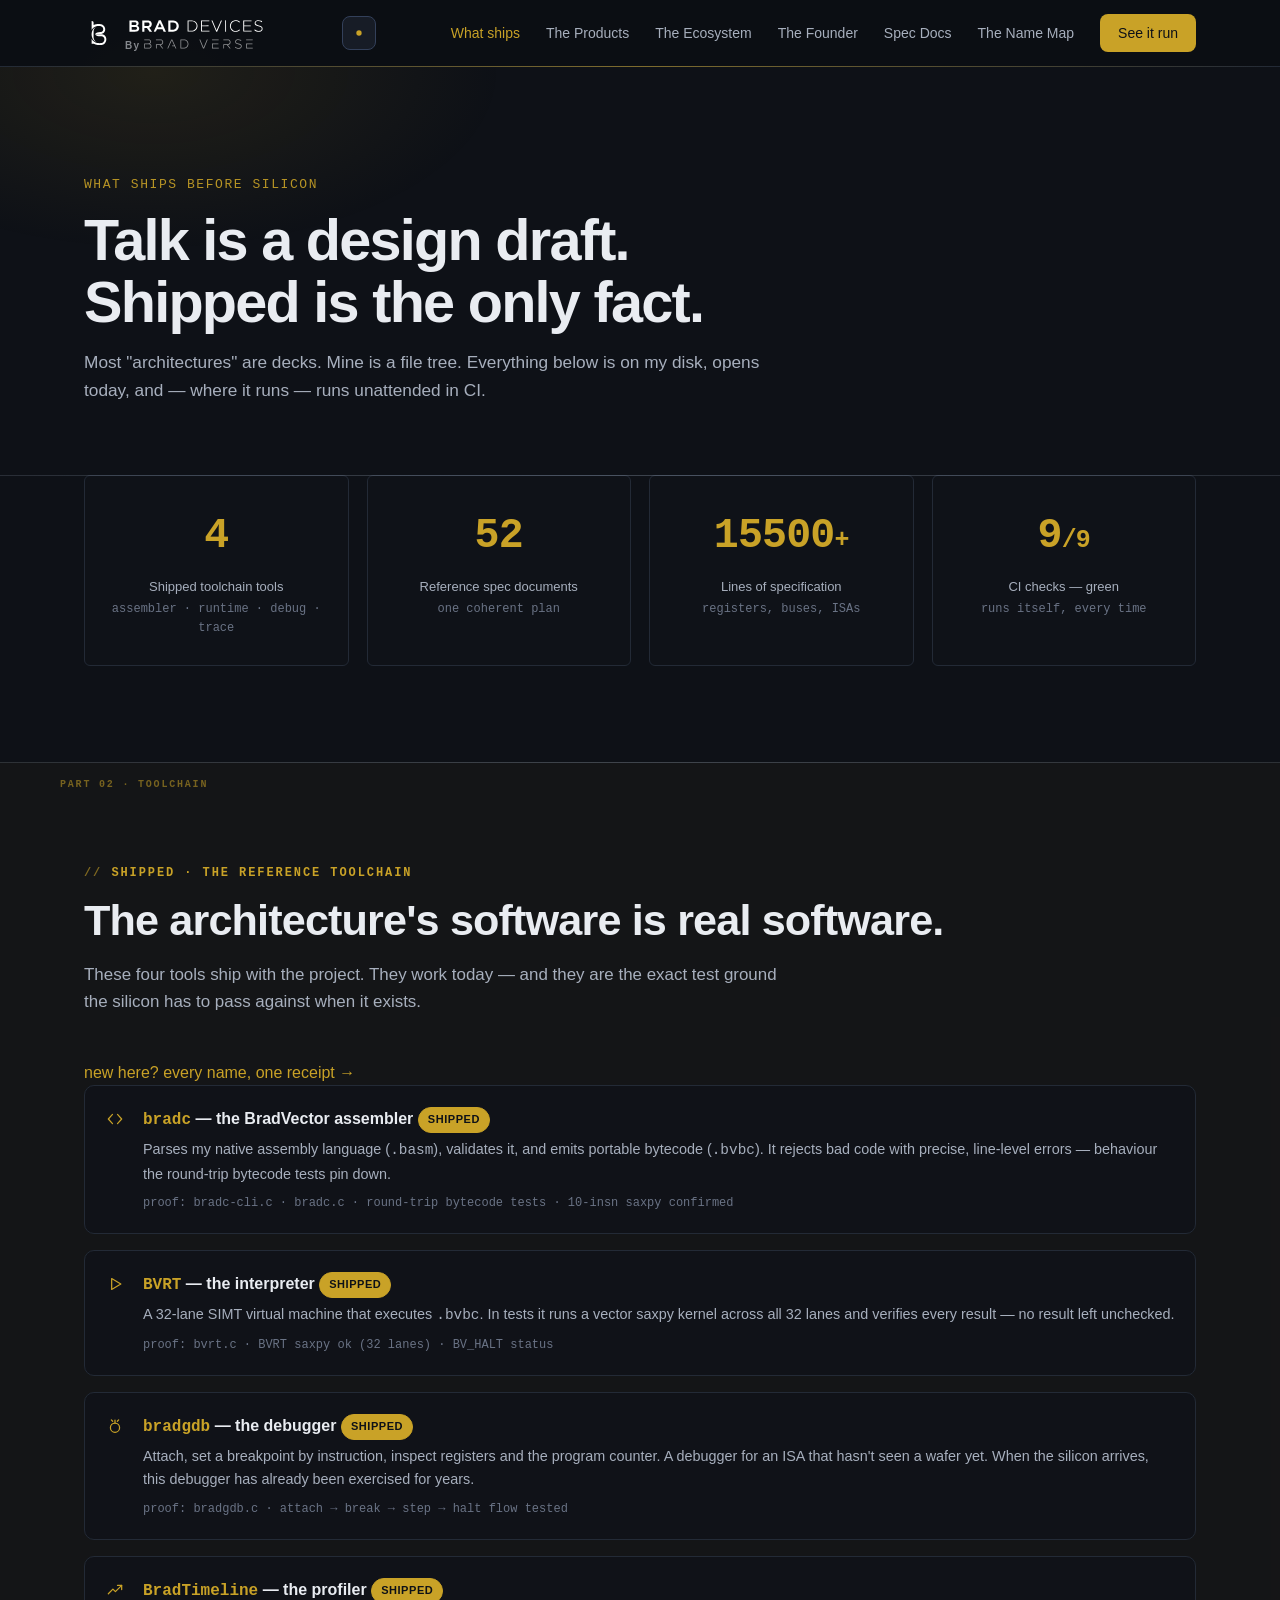
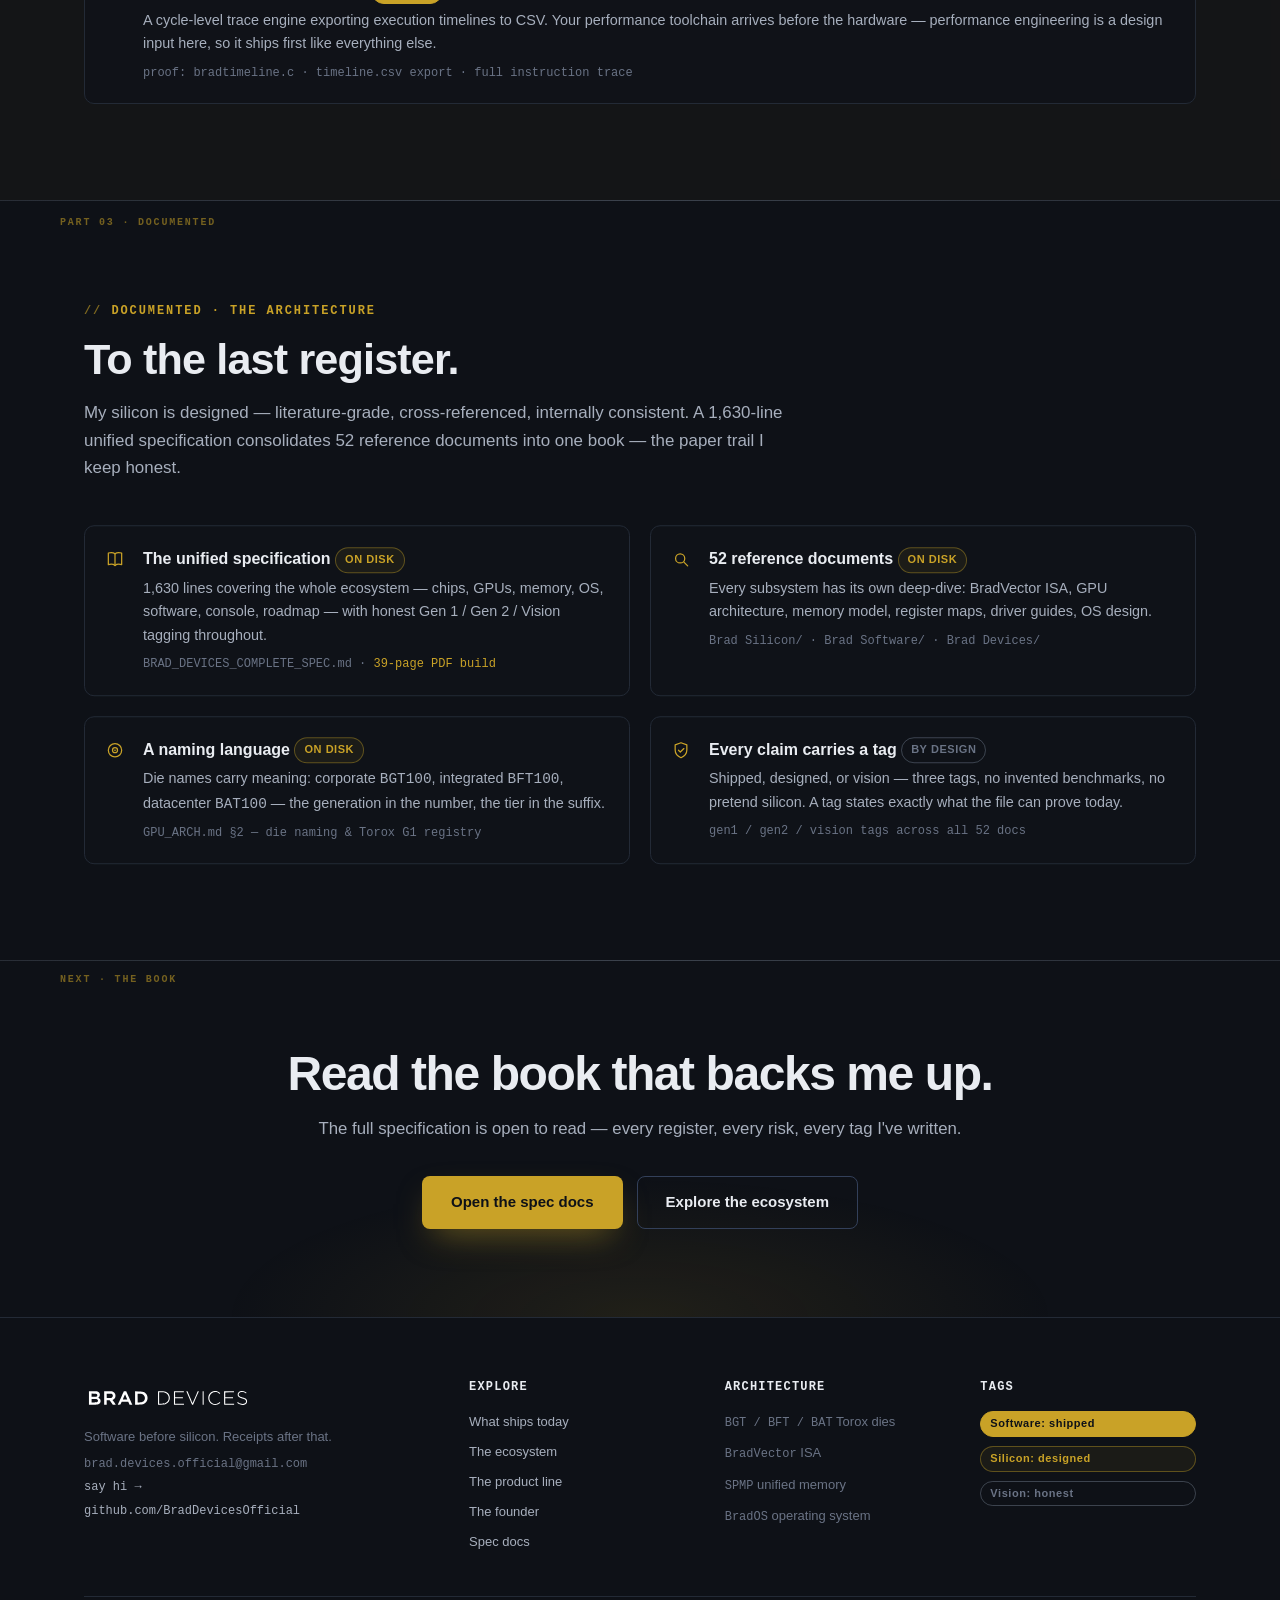
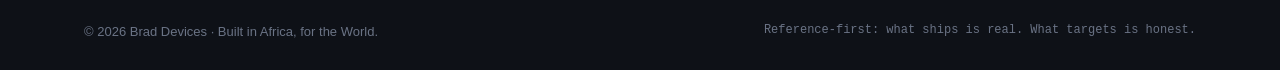
==== achievements/index.html @ a8af4557 "the brad-devices site — the source of the brad-devices.vercel.app website: the paper trail for an en" ====
<!DOCTYPE html>
<html lang="en">
<head>
<meta charset="UTF-8">
<meta name="viewport" content="width=device-width, initial-scale=1.0">
<script>try{var t=localStorage.getItem("bdTheme");if(t==="light")document.documentElement.setAttribute("data-theme","light");}catch(e){}</script>
<title>What Brad Devices has shipped — the receipts | Brad Devices</title>
<meta name="description" content="Everything Brad Devices has actually achieved: a shipped BradVector assembler, interpreter, debugger and profiler; 52 coherent spec documents; a 15,500-line architecture. Proof over promises.">
<link rel="canonical" href="https://brad-devices.vercel.app/achievements/">
<meta property="og:type" content="website">
<meta property="og:title" content="What ships before silicon — Brad Devices receipts">
<meta property="og:description" content="A shipped toolchain, a designed architecture, a 15,500-line spec. Proof over promises.">
<meta property="og:image" content="https://brad-devices.vercel.app/assets/brad-devices-wordmark/png/brad-devices-wordmark-transparent-black-fill-1024px.png">
<meta name="theme-color" content="#0E1117">
<link rel="icon" type="image/png" href="../assets/brad-devices-logos/svg/brad-devices-icon-white.svg">
<link rel="stylesheet" href="../css/style.css">
<script type="application/ld+json">{
  "@context": "https://schema.org",
  "@type": "CollectionPage",
  "name": "Brad Devices achievements",
  "description": "The shipped BradVector toolchain and the designed architecture, documented file by file."
}</script>
</head>
<body>

<div class="scroll-progress" id="scroll-progress" aria-hidden="true"></div>

<header class="nav">
  <div class="container nav-inner">
    <a class="nav-brand" href="/"><img src="../assets/brad-devices-logos/svg/brad-devices-icon-white.svg" alt="" aria-hidden="true"><span class="nav-wordmark"><img class="wm" src="../assets/brad-devices-wordmark/svg/brad-devices-wordmark-white.svg" alt="BRAD DEVICES" width="142" height="20"><span class="brand-by">By <img class="bv" src="../assets/brad-verse-wordmark/svg/brad-verse-wordmark-flat-dark.svg" alt="BradVerse" width="107" height="10"></span></span></a>
    <button class="theme-toggle" data-theme-toggle aria-label="Switch to light mode" title="Toggle light / dark">
      <svg class="i-sun" viewBox="0 0 24 24" width="16" height="16" fill="currentColor" aria-hidden="true"><circle cx="12" cy="12" r="4"/><path d="M12 2v2m0 16v2M4.9 4.9l1.4 1.4m11.4 11.4 1.4 1.4M2 12h2m16 0h2M4.9 19.1l1.4-1.4M17.7 6.3l1.4-1.4"/></svg>
      <svg class="i-moon" viewBox="0 0 24 24" width="16" height="16" fill="currentColor" aria-hidden="true"><path d="M21 12.8A9 9 0 1 1 11.2 3a7 7 0 0 0 9.8 9.8z"/></svg>
    </button>
    <button class="nav-toggle" aria-label="Toggle navigation">Menu</button>
    <nav class="nav-links" aria-label="Primary">
      <a href="/achievements/" class="active">What ships</a>
      <a href="/products/" >The Products</a>
      <a href="/ecosystem/">The Ecosystem</a>
      <a href="/founder/">The Founder</a>
      <a href="/docs/">Spec Docs</a>
        <a href="/glossary/">The Name Map</a>
      <a class="nav-cta" href="/#proof">See it run</a>
    </nav>
  </div>
</header>

<section class="page-hero">
  <div class="container">
    <span class="kicker">What ships before silicon</span>
    <h1>Talk is a design draft.<br>Shipped is the only fact.</h1>
    <p class="sub">Most "architectures" are decks. Mine is a file tree. Everything below is on my disk,
    opens today, and — where it runs — runs unattended in CI.</p>
  </div>
</section>

<section class="section" style="padding-top:0;" id="wall">
  <div class="container">
    <div class="stat-wall reveal">
      <div class="stat"><div class="num"><span data-count="4">0</span></div><div class="lbl">Shipped toolchain tools</div><div class="sub">assembler · runtime · debug · trace</div></div>
      <div class="stat"><div class="num"><span data-count="52">0</span></div><div class="lbl">Reference spec documents</div><div class="sub">one coherent plan</div></div>
      <div class="stat"><div class="num"><span data-count="15500">0</span><span class="suffix">+</span></div><div class="lbl">Lines of specification</div><div class="sub">registers, buses, ISAs</div></div>
      <div class="stat"><div class="num"><span data-count="9">0</span><span class="suffix">/9</span></div><div class="lbl">CI checks — green</div><div class="sub">runs itself, every time</div></div>
    </div>
  </div>
</section>

<section class="section section-alt" id="toolchain" data-tag="PART 02 · TOOLCHAIN">
  <div class="container">
    <span class="eyebrow">Shipped · the reference toolchain</span>
    <h2>The architecture's software is real software.</h2>
    <p class="lede">These four tools ship with the project. They work today — and they are the exact
    test ground the silicon has to pass against when it exists.</p>
    <p style="margin-top:16px;"><a class="chip" href="/glossary/">new here? every name, one receipt →</a></p>

    <div class="receipt reveal">
      <div class="icon"><svg width="20" height="20" viewBox="0 0 24 24" fill="none" stroke="currentColor" stroke-width="1.5" stroke-linecap="round" stroke-linejoin="round" aria-hidden="true"><path d="M9 6.5 4 12l5 5.5"/><path d="M15 6.5 20 12l-5 5.5"/></svg></div>
      <div>
        <h4><span class="mono">bradc</span> — the BradVector assembler <span class="badge live">SHIPPED</span></h4>
        <p>Parses my native assembly language (<span class="mono">.basm</span>), validates it, and emits portable
        bytecode (<span class="mono">.bvbc</span>). It rejects bad code with precise, line-level errors — behaviour the
        round-trip bytecode tests pin down.</p>
        <div class="proof">proof: bradc-cli.c · bradc.c · round-trip bytecode tests · 10-insn saxpy confirmed</div>
      </div>
    </div>

    <div class="receipt reveal" style="margin-top:16px;">
      <div class="icon"><svg width="20" height="20" viewBox="0 0 24 24" fill="none" stroke="currentColor" stroke-width="1.5" stroke-linecap="round" stroke-linejoin="round" aria-hidden="true"><path d="M8 5.5v13l11-6.5L8 5.5z"/></svg></div>
      <div>
        <h4><span class="mono">BVRT</span> — the interpreter <span class="badge live">SHIPPED</span></h4>
        <p>A 32-lane SIMT virtual machine that executes <span class="mono">.bvbc</span>. In tests it runs a
        vector saxpy kernel across all 32 lanes and verifies every result — no result left unchecked.</p>
        <div class="proof">proof: bvrt.c · BVRT saxpy ok (32 lanes) · BV_HALT status</div>
      </div>
    </div>

    <div class="receipt reveal" style="margin-top:16px;">
      <div class="icon"><svg width="20" height="20" viewBox="0 0 24 24" fill="none" stroke="currentColor" stroke-width="1.5" stroke-linecap="round" stroke-linejoin="round" aria-hidden="true"><circle cx="12" cy="14" r="5.5"/><path d="M12 8.5V4.8"/><path d="M9.2 6.3 7.6 4.6"/><path d="M14.8 6.3l1.6-1.7"/></svg></div>
      <div>
        <h4><span class="mono">bradgdb</span> — the debugger <span class="badge live">SHIPPED</span></h4>
        <p>Attach, set a breakpoint by instruction, inspect registers and the program counter. A debugger for
        an ISA that hasn't seen a wafer yet. When the silicon arrives, this debugger has already been
        exercised for years.</p>
        <div class="proof">proof: bradgdb.c · attach → break → step → halt flow tested</div>
      </div>
    </div>

    <div class="receipt reveal" style="margin-top:16px;">
      <div class="icon"><svg width="20" height="20" viewBox="0 0 24 24" fill="none" stroke="currentColor" stroke-width="1.5" stroke-linecap="round" stroke-linejoin="round" aria-hidden="true"><path d="M4 16.5 9.5 11l3 3L20 6.5"/><path d="M15 6.5h5v5"/></svg></div>
      <div>
        <h4><span class="mono">BradTimeline</span> — the profiler <span class="badge live">SHIPPED</span></h4>
        <p>A cycle-level trace engine exporting execution timelines to CSV. Your performance toolchain arrives
        before the hardware — performance engineering is a design input here, so it ships first like everything else.</p>
        <div class="proof">proof: bradtimeline.c · timeline.csv export · full instruction trace</div>
      </div>
    </div>
  </div>
</section>

<section class="section" id="spec" data-tag="PART 03 · DOCUMENTED">
  <div class="container">
    <span class="eyebrow">Documented · the architecture</span>
    <h2>To the last register.</h2>
    <p class="lede">My silicon is designed — literature-grade, cross-referenced, internally consistent. A
    1,630-line unified specification consolidates 52 reference documents into one book — the paper trail I keep honest.</p>

    <div class="grid grid-2 reveal">
      <div class="receipt">
        <div class="icon"><svg width="20" height="20" viewBox="0 0 24 24" fill="none" stroke="currentColor" stroke-width="1.5" stroke-linecap="round" stroke-linejoin="round" aria-hidden="true"><path d="M12 5.5C10 3.8 6.5 3.8 4 4.5v14c2.5-.7 6-.7 8 1 2-1.7 5.5-1.7 8-1v-14C17.5 3.8 14 3.8 12 5.5z"/><path d="M12 5.5v14"/></svg></div>
        <div>
          <h4>The unified specification <span class="badge ref">ON DISK</span></h4>
          <p>1,630 lines covering the whole ecosystem — chips, GPUs, memory, OS, software, console, roadmap —
          with honest Gen 1 / Gen 2 / Vision tagging throughout.</p>
          <div class="proof">BRAD_DEVICES_COMPLETE_SPEC.md · <a href="/assets/BRAD_DEVICES_COMPLETE_SPEC.pdf">39-page PDF build</a></div>
        </div>
      </div>
      <div class="receipt">
        <div class="icon"><svg width="20" height="20" viewBox="0 0 24 24" fill="none" stroke="currentColor" stroke-width="1.5" stroke-linecap="round" stroke-linejoin="round" aria-hidden="true"><circle cx="11" cy="11" r="5.5"/><path d="M15.5 15.5 20 20"/></svg></div>
        <div>
          <h4>52 reference documents <span class="badge ref">ON DISK</span></h4>
          <p>Every subsystem has its own deep-dive: BradVector ISA, GPU architecture, memory model, register
          maps, driver guides, OS design.</p>
          <div class="proof">Brad Silicon/ · Brad Software/ · Brad Devices/</div>
        </div>
      </div>
      <div class="receipt">
        <div class="icon"><svg width="20" height="20" viewBox="0 0 24 24" fill="none" stroke="currentColor" stroke-width="1.5" stroke-linecap="round" stroke-linejoin="round" aria-hidden="true"><circle cx="12" cy="12" r="8"/><circle cx="12" cy="12" r="3"/><circle cx="12" cy="12" r="1" fill="currentColor" stroke="none"/></svg></div>
        <div>
          <h4>A naming language <span class="badge ref">ON DISK</span></h4>
          <p>Die names carry meaning: corporate <span class="mono">BGT100</span>, integrated <span class="mono">BFT100</span>,
          datacenter <span class="mono">BAT100</span> — the generation in the number, the tier in the suffix.</p>
          <div class="proof">GPU_ARCH.md §2 — die naming &amp; Torox G1 registry</div>
        </div>
      </div>
      <div class="receipt">
        <div class="icon"><svg width="20" height="20" viewBox="0 0 24 24" fill="none" stroke="currentColor" stroke-width="1.5" stroke-linecap="round" stroke-linejoin="round" aria-hidden="true"><path d="M12 3l7 2.6v6c0 4.3-2.8 7.4-7 9.4-4.2-2-7-5.1-7-9.4V5.6z"/><path d="M9 12l2.2 2.2L15.5 10"/></svg></div>
        <div>
          <h4>Every claim carries a tag <span class="badge vision">BY DESIGN</span></h4>
          <p>Shipped, designed, or vision — three tags, no invented benchmarks, no pretend silicon. A tag
          states exactly what the file can prove today.</p>
          <div class="proof">gen1 / gen2 / vision tags across all 52 docs</div>
        </div>
      </div>
    </div>
  </div>
</section>

<section class="cta-band" data-tag="NEXT · THE BOOK">
  <div class="container" style="position:relative; z-index:2;">
    <h2>Read the book that backs me up.</h2>
    <p>The full specification is open to read — every register, every risk, every tag I've written.</p>
    <div class="hero-actions">
      <a class="btn btn-gold" href="/docs/">Open the spec docs</a>
      <a class="btn btn-ghost" href="/ecosystem/">Explore the ecosystem</a>
    </div>
  </div>
</section>

<footer class="footer">
  <div class="container">
    <div class="footer-grid">
      <div>
        <div class="brand-line"><img src="../assets/brad-devices-wordmark/svg/brad-devices-wordmark-white.svg" alt="BRAD DEVICES" data-receipt="THE WORDMARK · one receipt line · same SVG as the navbar brand — footer finally renders the REAL wordmark, not browser typography" width="168" height="40" style="width:168px;height:40px;display:inline-block;vertical-align:middle;"></div>
        <p>Software before silicon. Receipts after that.</p>
        <p class="mono" style="margin-top:8px;">brad.devices.official@gmail.com</p>
        <p class="mono" style="margin-top:4px;"><a href="mailto:brad.devices.official@gmail.com">say hi →</a></p>
        <p class="mono" style="margin-top:4px;"><a href="https://github.com/BradDevicesOfficial" target="_blank" rel="noopener">github.com/BradDevicesOfficial</a></p>
      </div>
      <div>
        <h5>Explore</h5>
        <ul>
          <li><a href="/achievements/">What ships today</a></li>
          <li><a href="/ecosystem/">The ecosystem</a></li>
          <li><a href="/products/">The product line</a></li>
          <li><a href="/founder/">The founder</a></li>
          <li><a href="/docs/">Spec docs</a></li>
        </ul>
      </div>
      <div>
        <h5>Architecture</h5>
        <ul>
          <li><span class="mono">BGT / BFT / BAT</span> Torox dies</li>
          <li><span class="mono" title="Brad Devices · the GPU family + ISA + shipped BVRT runtime (PART 02/05)">BradVector</span> ISA</li>
          <li><span class="mono" title="Brad Devices · the unified DRAM pool — DESIGNED (PART 03)">SPMP</span> unified memory</li>
          <li><span class="mono" title="Brad Devices · runs across every tier — VISION, OS section (PART 05)">BradOS</span> operating system</li>
        </ul>
      </div>
      <div>
        <h5>Tags</h5>
        <ul>
          <li class="badge live">Software: shipped</li>
          <li class="badge ref">Silicon: designed</li>
          <li class="badge vision">Vision: honest</li>
        </ul>
      </div>
    </div>
    <div class="footer-bottom">
      <div>© 2026 Brad Devices · Built in Africa, for the World.</div>
      <div class="mono">Reference-first: what ships is real. What targets is honest.</div>
    </div>
  </div>
</footer>

<script src="../vendor/motion.min.js"></script>
<script src="../js/app.js"></script>
</body>
</html>
---- css/style.css ----
/* ============================================================
   BRAD DEVICES — BRAND SITE
   Orbit Black #0E1117 · Kinetic Gold #C9A227
   ============================================================ */

:root {
  --orbit-black: #0E1117;
  --orbit-black-2: #12161F;
  --orbit-black-3: #171C26;
  --orbit-border: #232A36;
  --orbit-border-hi: #33405A;
  --orbit-text: #E9ECF1;
  --orbit-muted: #A7AFBD;
  --orbit-faint: #6A7385;
  --brad-gold: #C9A227;
  --brad-gold-light: #E8D48F;
  --brad-gold-dim: #8A7320;
  --gen1: #C9A227;
  --gen2: #A7AFBD;
  --vision: #6A7385;
  --ref: #C9A227;
  --live: #C9A227;
  --danger: #FF7B72;
  --radius: 10px;
  --radius-sm: 6px;
  --maxw: 1160px;
  --font-sans: -apple-system, BlinkMacSystemFont, "Segoe UI", Roboto, "Helvetica Neue", Arial, sans-serif;
  --font-mono: ui-monospace, SFMono-Regular, "Cascadia Mono", Menlo, Consolas, "Roboto Mono", monospace;
}

* { margin: 0; padding: 0; box-sizing: border-box; }

html { scroll-behavior: smooth; }
body {
  background: var(--orbit-black);
  color: var(--orbit-text);
  font-family: var(--font-sans);
  line-height: 1.62;
  -webkit-font-smoothing: antialiased;
  text-rendering: optimizeLegibility;
  overflow-x: hidden;
}

::selection { background: var(--brad-gold); color: var(--orbit-black); }

a { color: var(--brad-gold); text-decoration: none; transition: color .15s ease; }
a:hover { color: var(--brad-gold-light); }
img { max-width: 100%; display: block; }
.mono { font-family: var(--font-mono); }
strong { font-weight: 700; color: var(--orbit-text); }

.container { max-width: var(--maxw); margin: 0 auto; padding: 0 24px; }
.section { padding: 96px 0; }

.eyebrow {
  display: inline-block;
  font-family: var(--font-mono);
  font-size: 12px; font-weight: 600; letter-spacing: .16em;
  text-transform: uppercase;
  color: var(--brad-gold);
  margin-bottom: 14px;
}
.eyebrow::before { content: "// "; opacity: .6; }
h2 { font-size: clamp(1.8rem, 4vw, 2.7rem); font-weight: 800; letter-spacing: -.02em; line-height: 1.1; margin-bottom: 16px; }
.lede { color: var(--orbit-muted); max-width: 720px; margin-bottom: 44px; font-size: 1.06rem; }
.lede a { color: var(--brad-gold); }
.grid { display: grid; gap: 20px; }
.grid-2 { grid-template-columns: repeat(2, 1fr); }
.grid-3 { grid-template-columns: repeat(3, 1fr); }
.grid-4 { grid-template-columns: repeat(4, 1fr); }

/* ---------- Nav ---------- */
.nav {
  position: fixed; top: 0; left: 0; right: 0;
  background: rgba(12, 15, 20, .97);
  border-bottom: 1px solid var(--orbit-border);
  z-index: 200;
}
.nav-inner { display: flex; align-items: center; justify-content: space-between; height: 66px; }
.nav-brand { display: flex; align-items: center; gap: 11px; font-weight: 800; letter-spacing: .05em; color: var(--orbit-text) !important; }
.nav-brand > img { height: 30px; width: 30px; }
.nav-wordmark { display: flex; flex-direction: column; align-items: flex-start; justify-content: center; line-height: 1; }
.nav-brand .wm { height: 20px; width: 142px; display: block; content: url("../assets/brad-devices-wordmark/svg/brad-devices-wordmark-white.svg"); }
.nav-brand .brand-by { margin-top: 3px; font-size: 10px; font-weight: 600; letter-spacing: .12em; color: var(--orbit-text); opacity: .55; display: flex; align-items: baseline; gap: 4px; white-space: nowrap; }
.nav-brand .brand-by .bv { height: 10px; width: auto; flex-shrink: 0; display: inline-block; vertical-align: baseline; }
.nav-links { display: flex; gap: 26px; align-items: center; }
.nav-links a { color: var(--orbit-muted); font-size: 14px; font-weight: 500; }
.nav-links a:hover { color: var(--orbit-text); }
.nav-links a.active { color: var(--brad-gold); }
.nav-cta {
  background: var(--brad-gold); color: var(--orbit-black) !important;
  padding: 8px 18px; border-radius: 8px; font-weight: 700; font-size: 14px;
}
.nav-cta:hover { background: var(--brad-gold-light); }
.nav-toggle { display: none; background: none; border: 1px solid var(--orbit-border); color: var(--orbit-text); border-radius: 8px; padding: 7px 11px; font-size: 13px; cursor: pointer; }

/* ---------- Hero (home) ---------- */
.hero {
  position: relative;
  min-height: 100vh;
  display: flex; align-items: center;
  padding: 140px 0 90px;
  overflow: hidden;
}
.hero::before {
  content: ""; position: absolute; inset: 0;
  background:
    radial-gradient(ellipse 55% 42% at 50% 8%, rgba(201, 162, 39, .12), transparent 62%);
  pointer-events: none;
}
.hero-inner { position: relative; z-index: 2; text-align: center; max-width: 920px; margin: 0 auto; padding-top: 38px; }

.hero .kicker {
  position: absolute; top: 0; left: 24px;
  font-family: var(--font-mono); font-size: 12px; font-weight: 600;
  letter-spacing: .14em; line-height: 1.55;
  color: var(--orbit-faint);
  max-width: calc(100vw - 48px);
}
.hero .kicker::before { content: "["; color: var(--brad-gold); margin-right: .2em; }
.hero .kicker::after  { content: "]"; color: var(--brad-gold); margin-left: .2em; }
.hero .kicker .k-reg { color: var(--brad-gold); letter-spacing: .06em; }

.hero h1 {
  font-size: clamp(2.6rem, 7.2vw, 5.2rem);
  font-weight: 800; letter-spacing: -.035em; line-height: 1.02;
  margin-bottom: 22px;
}
.hero h1 .kinetic { color: var(--brad-gold); }
.hero .sub {
  font-size: clamp(1.05rem, 2vw, 1.35rem);
  color: var(--orbit-muted);
  max-width: 720px; margin: 0 auto 38px;
}
.hero .sub strong { color: var(--orbit-text); }
.hero-actions { display: flex; gap: 14px; justify-content: center; flex-wrap: wrap; }
.btn {
  display: inline-block; padding: 13px 28px; border-radius: 8px;
  font-weight: 700; font-size: 15px;
  border: 1px solid transparent;
  transition: transform .15s ease, box-shadow .15s ease, background .15s ease;
}
.btn:hover { transform: translateY(-2px); }
.btn-gold { background: var(--brad-gold); color: var(--orbit-black) !important; box-shadow: 0 14px 34px -12px rgba(201, 162, 39, .55); }
.btn-gold:hover { background: var(--brad-gold-light); }
.btn-ghost { border-color: var(--orbit-border-hi); color: var(--orbit-text) !important; }
.btn-ghost:hover { border-color: var(--brad-gold); color: var(--brad-gold) !important; }

.hero-stats { margin-top: 54px; display: flex; justify-content: center; flex-wrap: wrap; gap: 12px 34px; }
.hero-stat { text-align: left; }
.hero-stat .n { font-family: var(--font-mono); font-weight: 800; font-size: clamp(1.5rem, 3vw, 2rem); color: var(--brad-gold); }
.hero-stat .l { font-size: 13px; color: var(--orbit-faint); letter-spacing: .04em; }

/* ---------- Section header (inner pages) ---------- */
.page-hero { padding: 170px 0 70px; }
.page-hero h1 { font-size: clamp(2.2rem, 5.5vw, 3.6rem); font-weight: 800; letter-spacing: -.03em; line-height: 1.08; margin-bottom: 16px; }
.page-hero .kicker { display: inline-block; font-family: var(--font-mono); font-size: 13px; color: var(--brad-gold); letter-spacing: .12em; text-transform: uppercase; margin-bottom: 14px; opacity: .9; }
.page-hero .sub { color: var(--orbit-muted); max-width: 700px; font-size: 1.08rem; }

/* ---------- Cards ---------- */
.card {
  background: var(--orbit-black-2);
  border: 1px solid var(--orbit-border);
  border-radius: var(--radius);
  padding: 26px;
  transition: border-color .18s ease, transform .18s ease, background .18s ease;
  position: relative;
}
.card:hover { border-color: var(--orbit-border-hi); transform: translateY(-3px); }
.card h3 { font-size: 1.15rem; font-weight: 700; margin-bottom: 8px; }
.card p { color: var(--orbit-muted); font-size: .94rem; }
.card .mono { font-family: var(--font-mono); }
.card-num { font-family: var(--font-mono); font-size: 12px; color: var(--brad-gold); font-weight: 700; letter-spacing: .1em; margin-bottom: 6px; text-transform: uppercase; }

/* ---------- Gen / status badges ---------- */
.badge {
  display: inline-block; font-size: 11px; font-weight: 700; letter-spacing: .05em;
  padding: 3px 9px; border-radius: 999px; border: 1px solid;
  vertical-align: middle; white-space: nowrap;
}
.badge.gen1   { color: var(--gen1);   border-color: rgba(201, 162, 39, .45); background: rgba(201, 162, 39, .10); }
.badge.gen2   { color: var(--gen2);   border-color: rgba(147, 161, 180, .40); background: rgba(147, 161, 180, .07); }
.badge.vision { color: var(--vision); border-color: rgba(147, 161, 180, .35); background: transparent; }
.badge.ref    { color: var(--ref);    border-color: rgba(201, 162, 39, .40); background: rgba(201, 162, 39, .07); }
.badge.live   { color: var(--orbit-black); border-color: var(--live); background: var(--live); }
.badge.ship   { color: var(--orbit-black); border-color: var(--brad-gold); background: var(--brad-gold); }

/* ---------- Terminal ---------- */
.term-rig {
  width: 100%;
  font-family: var(--font-mono);
}
.term-frame {
  display: flex; align-items: flex-start;
  font-size: 13px; line-height: 1;
  color: var(--brad-gold);
}
.term-frame.bottom { align-items: flex-end; }
.term-frame .trule { flex: 1; min-width: 12px; }
.term-frame.top .trule    { border-top: 1px solid rgba(201, 162, 39, .45); }
.term-frame.bottom .trule { border-bottom: 1px solid rgba(201, 162, 39, .45); }
.term-frame .ttag {
  font-size: 11px; line-height: 1.5; color: var(--orbit-faint);
  letter-spacing: .04em; white-space: nowrap; padding: 0 10px;
}
.term-frame .ttag.end { color: var(--live); }

.terminal {
  background: #0B0E13;
  border: 1px solid rgba(201, 162, 39, .18);
  border-radius: 0;
  overflow: hidden;
  box-shadow: 0 30px 80px -30px rgba(0, 0, 0, .8);
  text-align: left;
  font-family: var(--font-mono);
}
.term-body {
  padding: 18px 20px; font-size: 13px; line-height: 1.75;
  color: var(--orbit-muted); min-height: 250px; overflow-x: auto;
  white-space: pre; tab-size: 2;
}
.term-body .c-live { display: flex; gap: 9px; }
.term-body .prompt { color: var(--brad-gold); }
.term-body .ok { color: var(--live); }
.term-body .dim { color: var(--orbit-faint); }
.term-cursor { display: inline-block; width: 8px; height: 15px; background: var(--brad-gold); vertical-align: -2px; animation: blink 1s step-end infinite; }
@keyframes blink { 50% { opacity: 0; } }

/* ---------- Numbers / counter wall ---------- */
.stat-wall { display: grid; grid-template-columns: repeat(4, 1fr); gap: 18px; }
.stat {
  background: var(--orbit-black-2); border: 1px solid var(--orbit-border);
  border-radius: var(--radius-sm); padding: 26px 22px; text-align: center;
}
.stat .num { font-family: var(--font-mono); font-weight: 800; font-size: clamp(1.9rem, 4vw, 2.6rem); color: var(--brad-gold); letter-spacing: -.02em; }
.stat .num .suffix { font-size: .6em; }
.stat .lbl { margin-top: 6px; font-size: 13px; color: var(--orbit-muted); }
.stat .sub { margin-top: 3px; font-size: 12px; color: var(--orbit-faint); font-family: var(--font-mono); }

/* ---------- Receipts ---------- */
.receipt {
  display: flex; gap: 18px; align-items: flex-start;
  border: 1px solid var(--orbit-border); border-radius: var(--radius);
  padding: 20px; background: var(--orbit-black-2);
}
.receipt .icon { color: var(--brad-gold); font-size: 20px; line-height: 1; flex-shrink: 0; margin-top: 3px; }
.receipt .icon svg { display: block; width: 20px; height: 20px; }
.receipt h4 { font-size: 1rem; font-weight: 700; margin-bottom: 4px; }
.receipt h4 .mono { color: var(--brad-gold); font-weight: 600; }
.receipt p { color: var(--orbit-muted); font-size: .9rem; }
.receipt .proof { margin-top: 8px; font-family: var(--font-mono); font-size: 12px; color: var(--orbit-faint); }

/* ---------- Timeline ---------- */
.timeline { border-left: 2px solid var(--orbit-border); padding-left: 30px; display: grid; gap: 32px; }
.tl-item { position: relative; }
.tl-item::before {
  content: ""; position: absolute; left: -38px; top: 5px;
  width: 14px; height: 14px; border-radius: 50%;
  background: var(--orbit-black); border: 2px solid var(--brad-gold);
}
.tl-item h4 { font-size: 1.2rem; font-weight: 700; margin-bottom: 5px; }
.tl-year { font-family: var(--font-mono); color: var(--brad-gold); font-size: .85rem; display: block; margin-bottom: 6px; }
.tl-item p { color: var(--orbit-muted); font-size: .96rem; }

/* ---------- Split / feature rows ---------- */
.split { display: grid; grid-template-columns: 1fr 1fr; gap: 56px; align-items: center; }
.split .txt h3 { font-size: 1.6rem; font-weight: 800; letter-spacing: -.02em; margin-bottom: 14px; }
.split .txt p { color: var(--orbit-muted); margin-bottom: 14px; }
.split .txt ul { list-style: none; display: grid; gap: 10px; margin-top: 18px; }
.split .txt li { padding-left: 26px; position: relative; color: var(--orbit-muted); }
.split .txt li::before { content: "›"; position: absolute; left: 0; color: var(--brad-gold); font-weight: 800; }

/* ---------- Founder ---------- */
.founder-card {
  border: 1px solid var(--orbit-border); border-radius: var(--radius);
  background: var(--orbit-black-2); padding: 40px;
  display: grid; grid-template-columns: 200px 1fr; gap: 40px; align-items: center;
}
.founder-avatar {
  width: 200px; height: 200px; border-radius: 50%;
  padding: 6px;
  border: 1px solid var(--brad-gold-dim);
  background: radial-gradient(circle at 30% 25%, var(--orbit-black-3), var(--orbit-black));
  box-shadow: 0 24px 60px -24px rgba(0, 0, 0, .8);
}
.founder-avatar img {
  width: 100%; height: 100%; object-fit: cover;
  border-radius: 50%;
}
.founder-card h3 { font-size: 1.6rem; font-weight: 800; letter-spacing: -.01em; }
.founder-role { color: var(--brad-gold); font-family: var(--font-mono); font-size: .9rem; margin-bottom: 16px; }
.founder-card p { color: var(--orbit-muted); margin-bottom: 12px; }

/* ---------- Pillars ---------- */
.pillar {
  border: 1px solid var(--orbit-border); border-radius: var(--radius);
  background: var(--orbit-black-2); padding: 30px; position: relative; overflow: hidden;
}
.pillar::after {
  content: ""; position: absolute; top: 0; right: 0;
  width: 120px; height: 120px;
  background: radial-gradient(circle at top right, rgba(201, 162, 39, .09), transparent 70%);
  pointer-events: none;
}
.pillar h3 { font-size: 1.5rem; font-weight: 800; margin-bottom: 6px; }
.pillar .tag { display: inline-block; margin-bottom: 16px; }
.pillar p { color: var(--orbit-muted); font-size: .96rem; margin-bottom: 18px; }
.pillar ul { list-style: none; display: grid; gap: 8px; }
.pillar li { color: var(--orbit-muted); font-size: .9rem; padding-left: 22px; position: relative; }
.pillar li::before { content: "✦"; position: absolute; left: 0; color: var(--brad-gold); font-size: 11px; top: 2px; }

/* ---------- Honesty note ---------- */
.honesty {
  border: 1px solid var(--orbit-border); border-left: 3px solid var(--brad-gold);
  background: var(--orbit-black-2);
  border-radius: 0 var(--radius-sm) var(--radius-sm) 0;
  padding: 24px 28px; font-size: .92rem; color: var(--orbit-muted);
}
.honesty strong { color: var(--orbit-text); }

/* ---------- Table ---------- */
.table-wrap { overflow-x: auto; border: 1px solid var(--orbit-border); border-radius: var(--radius-sm); }
table { width: 100%; border-collapse: collapse; font-size: .9rem; background: var(--orbit-black-2); }
th, td { text-align: left; padding: 13px 16px; border-bottom: 1px solid var(--orbit-border); white-space: nowrap; }
th { color: var(--orbit-muted); font-size: 12px; text-transform: uppercase; letter-spacing: .07em; font-family: var(--font-mono); }
td { color: var(--orbit-text); }
tr:last-child td { border-bottom: none; }
tbody tr:hover { background: var(--orbit-black-3); }

/* ---------- Quote ---------- */
blockquote.brad-quote {
  margin: 46px auto; max-width: 860px; text-align: center;
  font-size: clamp(1.2rem, 2.6vw, 1.7rem); font-weight: 600; line-height: 1.45;
  color: var(--orbit-text); letter-spacing: -.01em;
}
blockquote.brad-quote .gold { color: var(--brad-gold); }
blockquote.brad-quote cite { display: block; margin-top: 18px; font-style: normal; font-size: .8rem; color: var(--orbit-faint); font-family: var(--font-mono); letter-spacing: .06em; }

/* ---------- CTA band ---------- */
.cta-band { text-align: center; padding: 88px 0; position: relative; overflow: hidden; }
.cta-band::before {
  content: ""; position: absolute; inset: 0;
  background:
    radial-gradient(ellipse 50% 60% at 50% 100%, rgba(201, 162, 39, .10), transparent 65%),
    linear-gradient(90deg, rgba(147, 161, 180, .20), rgba(147, 161, 180, .34) 50%, rgba(147, 161, 180, .20)) center top / 100% 1px no-repeat;
  pointer-events: none;
}
.cta-band h2 { font-size: clamp(1.9rem, 4.5vw, 3rem); font-weight: 800; letter-spacing: -.03em; margin-bottom: 14px; }
.cta-band p { color: var(--orbit-muted); margin-bottom: 34px; font-size: 1.05rem; }

/* ---------- Footer ---------- */
.footer { border-top: 1px solid var(--orbit-border); padding: 60px 0 40px; color: var(--orbit-faint); font-size: 13px; }
.footer-grid { display: grid; grid-template-columns: 1.6fr 1fr 1fr 1fr; gap: 40px; margin-bottom: 44px; }
.footer h5 { color: var(--orbit-text); font-size: 12px; text-transform: uppercase; letter-spacing: .1em; margin-bottom: 14px; font-family: var(--font-mono); }
.footer ul { list-style: none; display: grid; gap: 9px; }
.footer a { color: var(--orbit-muted); }
.footer a:hover { color: var(--brad-gold); }
.footer .brand-line { font-weight: 800; letter-spacing: .06em; color: var(--orbit-text); margin-bottom: 8px; }
.footer .mono { font-size: 12px; }
.footer-bottom { border-top: 1px solid var(--orbit-border); padding-top: 24px; display: flex; justify-content: space-between; gap: 16px; flex-wrap: wrap; }

/* ---------- Reveal on scroll ---------- */
.reveal { opacity: 0; transform: translateY(26px); transition: opacity .7s ease, transform .7s ease; }
.reveal.visible { opacity: 1; transform: none; }
@media (prefers-reduced-motion: reduce) {
  .reveal { opacity: 1; transform: none; transition: none; }
  html { scroll-behavior: auto; }
}

/* ---------- Responsive ---------- */
@media (max-width: 1000px) {
  .grid-3, .grid-4 { grid-template-columns: repeat(2, 1fr); }
  .stat-wall { grid-template-columns: repeat(2, 1fr); }
  .split, .founder-card { grid-template-columns: 1fr; }
  .footer-grid { grid-template-columns: repeat(2, 1fr); }
  .nav-links {
    position: absolute; top: 66px; left: 0; right: 0;
    flex-direction: column; gap: 0;
    background: var(--orbit-black-2);
    border-bottom: 1px solid var(--orbit-border);
    max-height: 0; overflow: hidden;
    transition: max-height .25s ease;
  }
  .nav-links.open { max-height: 520px; }
  .nav-links a { padding: 13px 24px; width: 100%; }
  .nav-cta { margin: 10px 24px 18px; text-align: center; }
  .nav-toggle { display: inline-block; }
}
@media (max-width: 560px) {
  .grid-2, .grid-3, .grid-4 { grid-template-columns: 1fr; }
  .stat-wall { grid-template-columns: 1fr 1fr; }
  .section { padding: 64px 0; }
  .hero { padding: 120px 0 70px; }
  .page-hero { padding: 140px 0 50px; }
}

/* ============================================================
   THEME — dark (default) / light, persisted via data-theme
   ============================================================ */

:root { color-scheme: dark; }

/* Theme init runs inline in <head>; CSS honors the attribute.
   Light scheme tokens — Orbit Black flips to a paper-cold palette,
   gold darkens to keep contrast on light surfaces. */
:root[data-theme="light"] {
  color-scheme: light;
  --orbit-black: #F5F7FA;
  --orbit-black-2: #FFFFFF;
  --orbit-black-3: #E9EDF3;
  --orbit-border: #D6DEE9;
  --orbit-border-hi: #B3BFD0;
  --orbit-text: #151B28;
  --orbit-muted: #46566C;
  --orbit-faint: #7C8CA1;
  --brad-gold: #9C7A12;
  --brad-gold-light: #B58C1A;
  --brad-gold-dim: #7A5E10;
  --gen1: #9C7A12;
  --gen2: #46566C;
  --vision: #7C8CA1;
  --ref: #9C7A12;
  --live: #9C7A12;
}

:root[data-theme="light"] .nav { background: rgba(255, 255, 255, .97); }
:root[data-theme="light"] .hero::before { opacity: .45; }
:root[data-theme="light"] .badge.live { color: #fff; background: var(--live); }
:root[data-theme="light"] .badge.ship { color: #fff; background: var(--brad-gold); }

/* The terminal stays a real console in BOTH themes — scoped vars */
.terminal {
  --orbit-black-3: #0E1218;
  --orbit-border: #1E2530;
  --orbit-muted: #9AA7BC;
  --orbit-faint: #5F6C81;
}
:root[data-theme="light"] .term-frame.top .trule { border-top-color: rgba(156, 122, 18, .55); }
:root[data-theme="light"] .term-frame.bottom .trule { border-bottom-color: rgba(156, 122, 18, .55); }

/* ---------- Theme toggle ---------- */
.theme-toggle {
  display: inline-grid; place-items: center;
  width: 34px; height: 34px; border-radius: 8px;
  background: var(--orbit-black-3);
  border: 1px solid var(--orbit-border-hi);
  color: var(--brad-gold);
  cursor: pointer;
  transition: border-color .15s ease, color .15s ease, transform .15s ease, background .15s ease;
}
.theme-toggle:hover { border-color: var(--brad-gold); color: var(--brad-gold-light); transform: translateY(-1px); }
.theme-toggle svg { pointer-events: none; }
.theme-toggle .i-sun { display: block; }
.theme-toggle .i-moon { display: none; }
:root[data-theme="light"] .theme-toggle .i-sun { display: none; }
:root[data-theme="light"] .theme-toggle .i-moon { display: block; }

/* ============================================================
   GLASSMORPHISM + HARDWARE ACCENTS ("Software Before Silicon")
   ============================================================ */

/* Ambient glow layer fixed behind content — glass panels blur it */
body::before {
  content: ""; position: fixed; inset: 0; z-index: -1; pointer-events: none;
  background:
    radial-gradient(ellipse 44% 32% at 12% 8%,  rgba(201, 162, 39, .10), transparent 62%);
}

/* Panels — matte surfaces, no frosted blur */
.card, .stat, .receipt, .pillar, .honesty, .founder-card {
  background: rgba(16, 19, 26, .92);
}
:root[data-theme="light"] .card,
:root[data-theme="light"] .stat,
:root[data-theme="light"] .receipt,
:root[data-theme="light"] .pillar,
:root[data-theme="light"] .honesty,
:root[data-theme="light"] .founder-card { background: rgba(255, 255, 255, .90); }

/* Section banding (subtle fill only — dividers now come from the divider system) */
.section-alt {
  position: relative;
  background: rgba(201, 162, 39, .030);
}
:root[data-theme="light"] .section-alt { background: rgba(14, 17, 23, .025); }

/* ============================================================
   SECTION DIVIDER SYSTEM
   Full-width hairline rules + technical edge tags
   (set per-section via data-tag="...").
   ============================================================ */
.section { position: relative; }
.section::before {
  content: ""; position: absolute; top: 0; left: 0; right: 0; height: 1px;
  background: linear-gradient(90deg, rgba(147, 161, 180, .20), rgba(147, 161, 180, .34) 50%, rgba(147, 161, 180, .20));
  pointer-events: none;
}
.section[data-tag]::after {
  content: attr(data-tag);
  position: absolute; top: 15px; left: max(24px, calc(50% - 580px));
  font-family: var(--font-mono); font-size: 10px; font-weight: 600;
  letter-spacing: .18em; text-transform: uppercase; white-space: nowrap;
  color: rgba(201, 162, 39, .55);
}
.section:not([data-tag])::after { display: none; }

/* CTA band gets the same divider (merged into .cta-band::before) + edge tag */
.cta-band[data-tag]::after {
  content: attr(data-tag);
  position: absolute; top: 12px; left: max(24px, calc(50% - 580px));
  font-family: var(--font-mono); font-size: 10px; font-weight: 600;
  letter-spacing: .18em; text-transform: uppercase; white-space: nowrap;
  color: rgba(201, 162, 39, .55);
}

:root[data-theme="light"] .section::before {
  background: linear-gradient(90deg, rgba(84, 99, 125, .16), rgba(84, 99, 125, .34) 50%, rgba(84, 99, 125, .16));
}
:root[data-theme="light"] .cta-band::before {
  background:
    radial-gradient(ellipse 50% 60% at 50% 100%, rgba(201, 162, 39, .12), transparent 65%),
    linear-gradient(90deg, rgba(84, 99, 125, .16), rgba(84, 99, 125, .34) 50%, rgba(84, 99, 125, .16)) center top / 100% 1px no-repeat;
}
:root[data-theme="light"] .section[data-tag]::after,
:root[data-theme="light"] .cta-band[data-tag]::after { color: rgba(156, 122, 18, .72); }

/* Nav gets a gold "power trace" hairline */
.nav::after {
  content: ""; position: absolute; left: 0; right: 0; bottom: -1px; height: 1px;
  background: linear-gradient(90deg, transparent, rgba(201, 162, 39, .55), transparent);
}

/* Card corner brackets — SMD alignment marks on hover */
.card::before, .card::after {
  content: ""; position: absolute; width: 10px; height: 10px;
  opacity: 0; transition: opacity .2s ease;
}
.card::before { top: 8px; left: 8px; border-top: 1px solid var(--brad-gold); border-left: 1px solid var(--brad-gold); }
.card::after  { bottom: 8px; right: 8px; border-bottom: 1px solid var(--brad-gold); border-right: 1px solid var(--brad-gold); }
.card:hover::before, .card:hover::after { opacity: .75; }

/* ============================================================
   ECOSYSTEM PAGE — hard-edged terminal panels
   Sharp 0px/2px corners, crisp 1px grid borders, no soft radius
   ============================================================ */
.page-ecosystem .card,
.page-ecosystem .pillar {
  border-radius: 2px;
  border: 1px solid rgba(201, 162, 39, .26);
  background: rgba(11, 14, 19, .95);
  box-shadow:
    inset 0 0 0 1px rgba(255, 255, 255, .035),
    0 22px 50px -30px rgba(0, 0, 0, .85);
}
.page-ecosystem .card { border-radius: 0; }
.page-ecosystem .card:hover,
.page-ecosystem .pillar:hover { border-color: rgba(201, 162, 39, .55); }

/* pillar top trace + corner register tick (uses ::before; ::after is the glow) */
.page-ecosystem .pillar::before {
  content: ""; position: absolute; top: 0; left: 0; right: 0; height: 1px;
  background: linear-gradient(90deg, transparent, rgba(201, 162, 39, .65), transparent);
}

/* data tables become crisp grid panels too */
.page-ecosystem .table-wrap {
  border-radius: 2px;
  border: 1px solid rgba(201, 162, 39, .22);
}

:root[data-theme="light"] .page-ecosystem .card,
:root[data-theme="light"] .page-ecosystem .pillar {
  background: rgba(255, 255, 255, .86);
  border-color: rgba(156, 122, 18, .40);
  box-shadow: inset 0 0 0 1px rgba(14, 17, 23, .045);
}
:root[data-theme="light"] .page-ecosystem .pillar::before {
  background: linear-gradient(90deg, transparent, rgba(156, 122, 18, .55), transparent);
}
:root[data-theme="light"] .page-ecosystem .table-wrap {
  border-color: rgba(156, 122, 18, .35);
}

/* Scroll progress rail */
.scroll-progress {
  position: fixed; top: 0; left: 0; height: 2px; width: 100%;
  transform-origin: 0 50%; transform: scaleX(0);
  background: linear-gradient(90deg, var(--brad-gold-dim), var(--brad-gold), var(--brad-gold-light));
  box-shadow: 0 0 8px rgba(201, 162, 39, .45);
  z-index: 400; pointer-events: none;
}

/* Scrollbar hardware */
::-webkit-scrollbar { width: 11px; height: 11px; }
::-webkit-scrollbar-track { background: transparent; }
::-webkit-scrollbar-thumb {
  background: linear-gradient(var(--brad-gold-dim), var(--brad-gold));
  border: 3px solid var(--orbit-black); border-radius: 10px;
}
:root[data-theme="light"] ::-webkit-scrollbar-thumb { border-color: var(--orbit-black-2); }

:focus-visible {
  outline: 2px solid var(--brad-gold);
  outline-offset: 2px; border-radius: 4px;
}
[data-theme="light"] .nav-brand > img { content: url("../assets/brad-devices-logos/svg/brad-devices-icon-black.svg"); }
[data-theme="light"] .nav-brand .wm { content: url("../assets/brad-devices-wordmark/svg/brad-devices-wordmark-black.svg"); }
[data-theme="light"] .nav-brand .brand-by .bv { content: url("../assets/brad-verse-wordmark/svg/brad-verse-wordmark-flat-light.svg"); }

[data-theme="light"] .brand-line img { content: url("../assets/brad-devices-wordmark/svg/brad-devices-wordmark-black.svg"); }
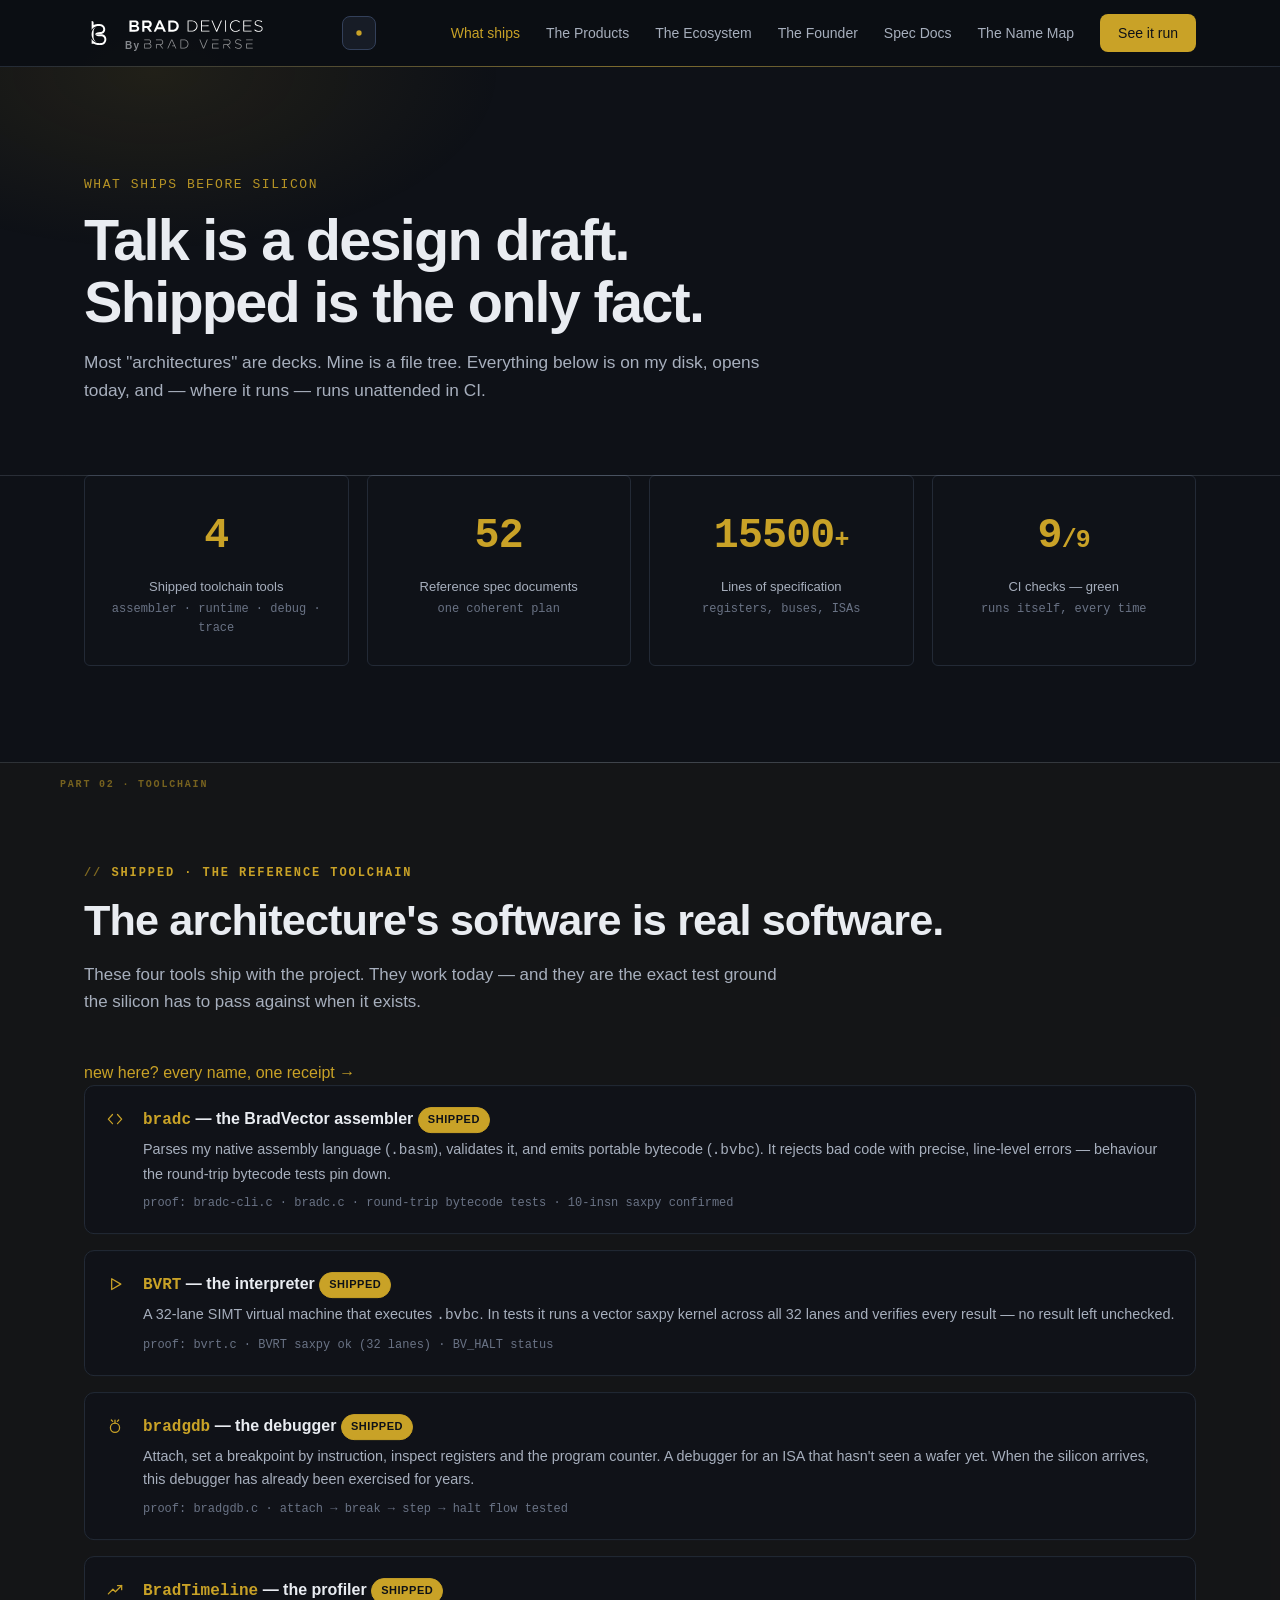
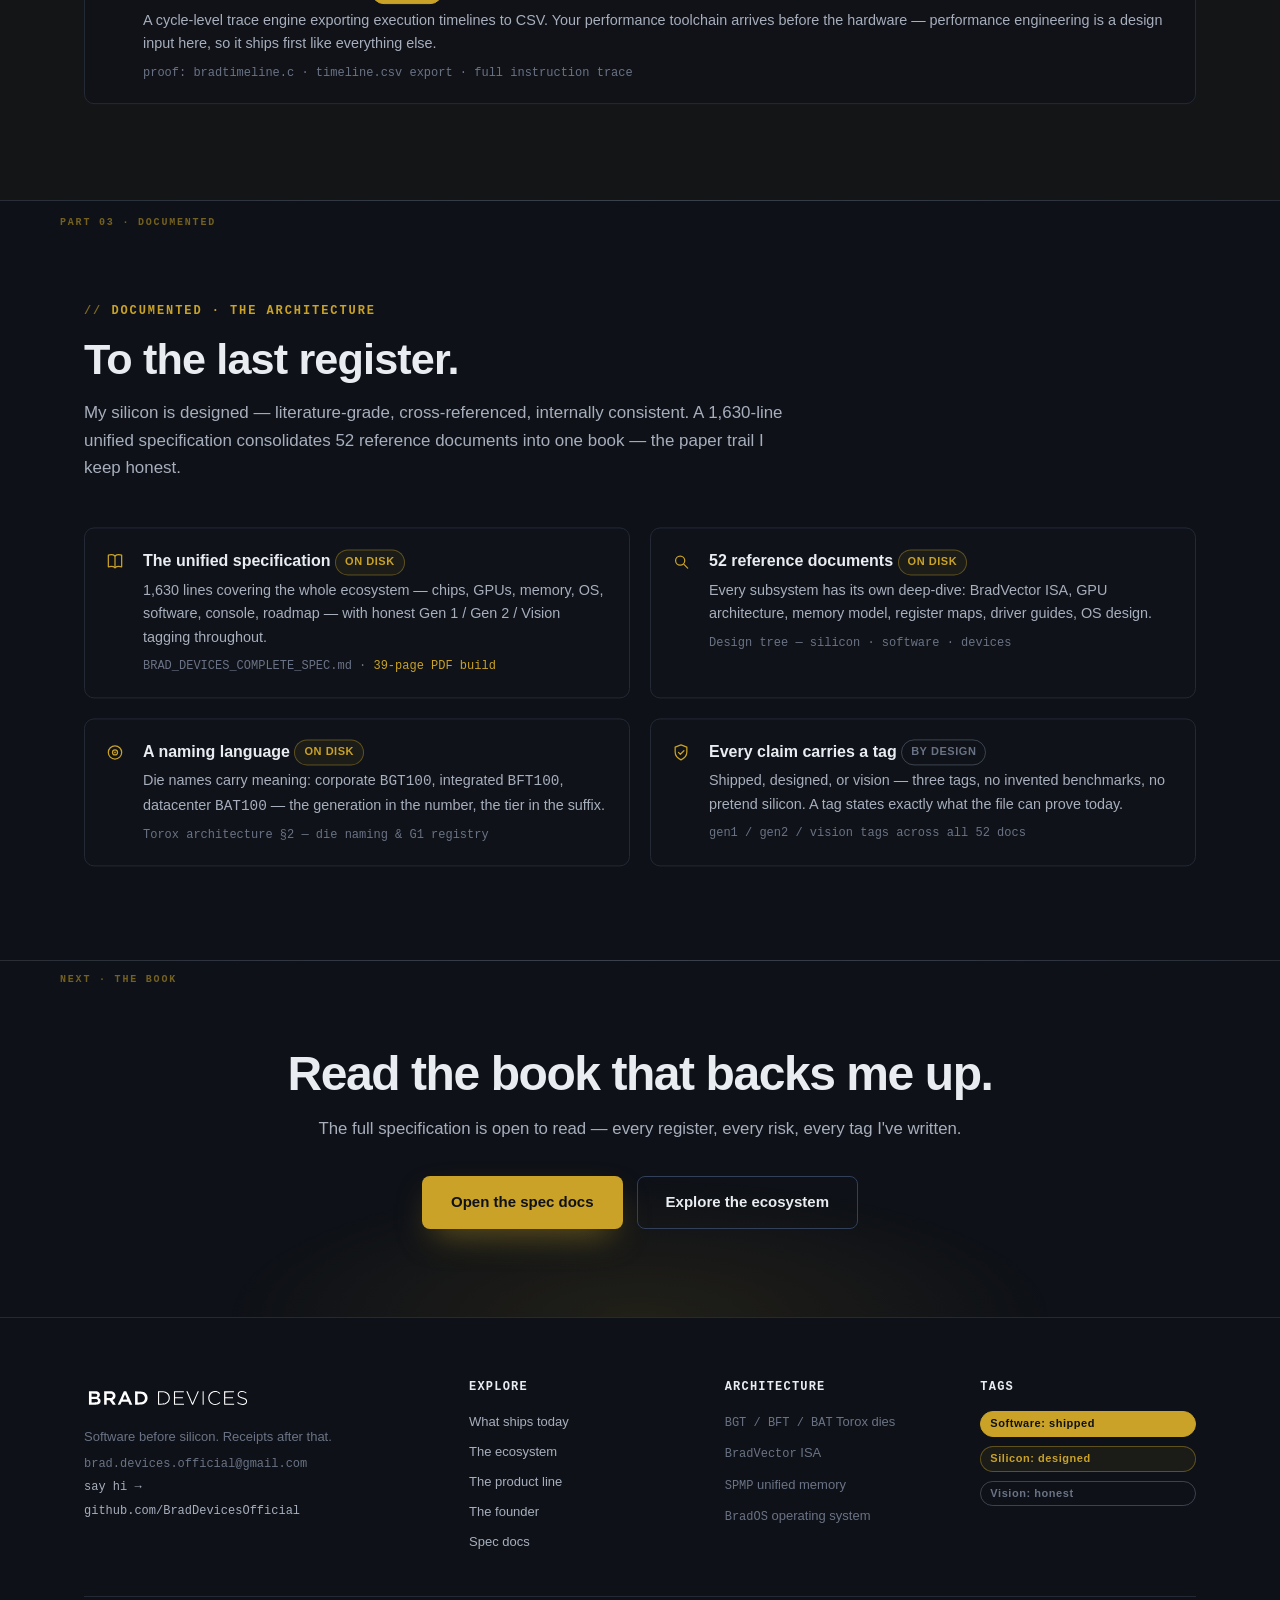
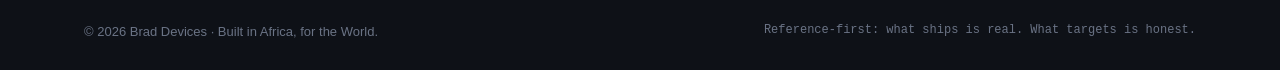
==== commit 3243e551: "prune the public paper trail: drop the stale .bak backups that leaked into production, stop printing" ====
--- a/achievements/index.html
+++ b/achievements/index.html
@@ -140,7 +140,7 @@
           <h4>52 reference documents <span class="badge ref">ON DISK</span></h4>
           <p>Every subsystem has its own deep-dive: BradVector ISA, GPU architecture, memory model, register
           maps, driver guides, OS design.</p>
-          <div class="proof">Brad Silicon/ · Brad Software/ · Brad Devices/</div>
+          <div class="proof">Design tree — silicon · software · devices</div>
         </div>
       </div>
       <div class="receipt">
@@ -149,7 +149,7 @@
           <h4>A naming language <span class="badge ref">ON DISK</span></h4>
           <p>Die names carry meaning: corporate <span class="mono">BGT100</span>, integrated <span class="mono">BFT100</span>,
           datacenter <span class="mono">BAT100</span> — the generation in the number, the tier in the suffix.</p>
-          <div class="proof">GPU_ARCH.md §2 — die naming &amp; Torox G1 registry</div>
+          <div class="proof">Torox architecture §2 — die naming &amp; G1 registry</div>
         </div>
       </div>
       <div class="receipt">
